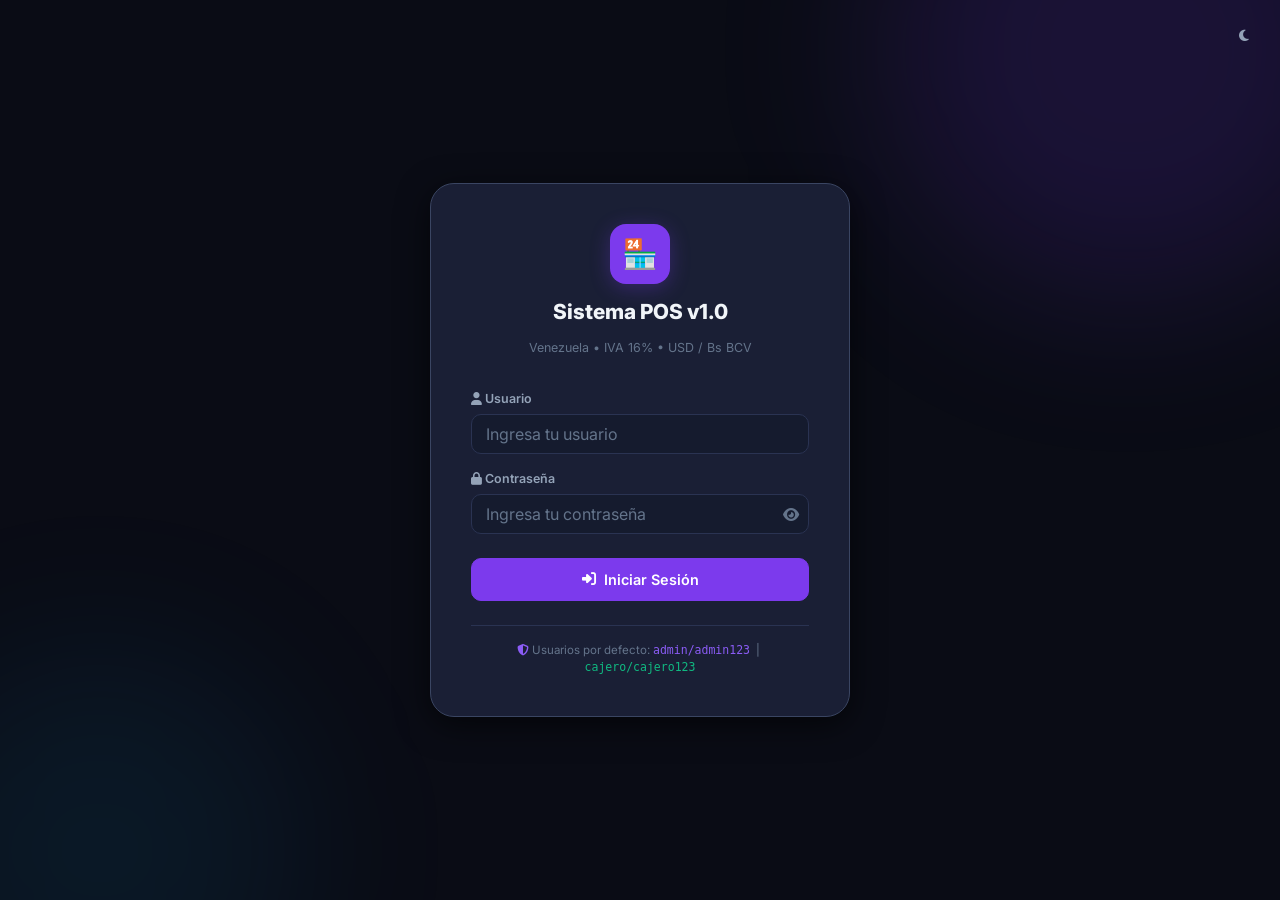
==== frontend/index.html @ 93d9aac6 "Carga inicial limpia del Sistema POS" ====
<!DOCTYPE html>
<html lang="es">
<head>
  <meta charset="UTF-8">
  <meta name="viewport" content="width=device-width, initial-scale=1.0">
  <title>Sistema POS v1.0 — Iniciar Sesión</title>
  <meta name="description" content="Sistema de Punto de Venta para Venezuela con tasa BCV actualizada diariamente">
  <link rel="stylesheet" href="css/main.css">
  <link rel="stylesheet" href="https://cdnjs.cloudflare.com/ajax/libs/font-awesome/6.5.0/css/all.min.css">
  <script src="js/theme.js"></script>
  <link rel="manifest" href="manifest.json">
  <meta name="theme-color" content="#8b5cf6">
  <link rel="apple-touch-icon" href="img/icon.svg">
</head>
<body>
  <div class="login-page">
    <!-- Background orbs -->
    <div class="login-bg-orb login-bg-orb-1"></div>
    <div class="login-bg-orb login-bg-orb-2"></div>
    
    <button class="btn btn-ghost" onclick="toggleTheme()" 
      style="position:absolute;top:1rem;right:1rem;z-index:10;border-radius:50%;width:40px;height:40px;padding:0;">
      <i id="theme-icon" class="fa-solid fa-moon"></i>
    </button>

    <div class="login-card">
      <!-- Logo -->
      <div class="login-logo">
        <div class="logo-box">🏪</div>
        <h1>Sistema POS v1.0</h1>
        <p>Venezuela &bull; IVA 16% &bull; USD / Bs BCV</p>
      </div>

      <!-- Error message -->
      <div class="login-error" id="login-error">
        <i class="fa-solid fa-circle-exclamation"></i>
        <span id="login-error-msg">Credenciales incorrectas</span>
      </div>

      <!-- Login Form -->
      <form class="login-form" id="login-form" autocomplete="on">
        <div class="form-group">
          <label class="form-label" for="username">
            <i class="fa-solid fa-user"></i> Usuario
          </label>
          <input
            id="username"
            name="username"
            type="text"
            class="form-control"
            placeholder="Ingresa tu usuario"
            autocomplete="username"
            required
          >
        </div>

        <div class="form-group">
          <label class="form-label" for="password">
            <i class="fa-solid fa-lock"></i> Contraseña
          </label>
          <div style="position:relative;">
            <input
              id="password"
              name="password"
              type="password"
              class="form-control"
              placeholder="Ingresa tu contraseña"
              autocomplete="current-password"
              required
              style="padding-right:2.5rem;"
            >
            <button type="button" id="toggle-pwd"
              style="position:absolute;right:0.6rem;top:50%;transform:translateY(-50%);background:none;border:none;cursor:pointer;color:var(--text-muted);font-size:0.9rem;">
              <i class="fa-solid fa-eye"></i>
            </button>
          </div>
        </div>

        <button type="submit" class="btn btn-primary btn-lg login-btn w-full" id="login-btn">
          <i class="fa-solid fa-right-to-bracket"></i>
          Iniciar Sesión
        </button>
      </form>

      <!-- Hint -->
      <div style="margin-top:1.5rem;padding-top:1rem;border-top:1px solid var(--border);text-align:center;">
        <p style="font-size:0.72rem;color:var(--text-muted);">
          <i class="fa-solid fa-shield-halved" style="color:var(--violet-light);"></i>
          Usuarios por defecto: <code style="color:var(--violet-light);">admin/admin123</code>
          &nbsp;|&nbsp; <code style="color:var(--emerald);">cajero/cajero123</code>
        </p>
      </div>
    </div>
  </div>

  <div id="toast-container"></div>

  <script src="js/api.js"></script>
  <script>
    // Redirect if already logged in
    if (isLoggedIn()) window.location.href = '/pos.html';

    const form     = document.getElementById('login-form');
    const errBox   = document.getElementById('login-error');
    const errMsg   = document.getElementById('login-error-msg');
    const loginBtn = document.getElementById('login-btn');
    const pwdInput = document.getElementById('password');
    const togglePwd = document.getElementById('toggle-pwd');

    togglePwd.addEventListener('click', () => {
      const isText = pwdInput.type === 'text';
      pwdInput.type = isText ? 'password' : 'text';
      togglePwd.innerHTML = isText
        ? '<i class="fa-solid fa-eye"></i>'
        : '<i class="fa-solid fa-eye-slash"></i>';
    });

    form.addEventListener('submit', async (e) => {
      e.preventDefault();
      errBox.style.display = 'none';
      loginBtn.disabled = true;
      loginBtn.innerHTML = '<span class="spinner"></span> Iniciando...';

      const username = document.getElementById('username').value.trim();
      const password = document.getElementById('password').value;

      try {
        const data = await api.post('/auth/login', { username, password });
        saveSession(data.token, data.user);
        showToast(`¡Bienvenido, ${data.user.name}!`, 'success', 1500);
        setTimeout(() => {
          window.location.href = '/pos.html';
        }, 600);
      } catch (err) {
        errMsg.textContent = err.message;
        errBox.style.display = 'flex';
        errBox.style.gap = '0.5rem';
        errBox.style.alignItems = 'center';
      } finally {
        loginBtn.disabled = false;
        loginBtn.innerHTML = '<i class="fa-solid fa-right-to-bracket"></i> Iniciar Sesión';
      }
    });
  </script>
</body>
</html>
---- frontend/css/main.css ----
/* ================================================
   SISTEMA POS v1.0 — Venezuela
   main.css — Variables, Reset, Utilidades Globales
   ================================================ */

@import url('https://fonts.googleapis.com/css2?family=Inter:wght@300;400;500;600;700;800&display=swap');

/* ── Variables ─────────────────────────────────── */
:root {
  /* Colores base */
  --bg-primary:    #0a0c15;
  --bg-secondary:  #111827;
  --bg-card:       #1a1f35;
  --bg-card-hover: #1f2640;
  --bg-input:      #151b2e;
  --border:        #2a3352;
  --border-light:  #3a4562;

  /* Acentos */
  --violet:        #7c3aed;
  --violet-light:  #8b5cf6;
  --violet-dark:   #6d28d9;
  --violet-glow:   rgba(124, 58, 237, 0.25);
  --emerald:       #10b981;
  --emerald-light: #34d399;
  --sky:           #0ea5e9;
  --amber:         #f59e0b;
  --rose:          #f43f5e;
  --orange:        #f97316;

  /* Texto */
  --text-primary:   #f1f5f9;
  --text-secondary: #94a3b8;
  --text-muted:     #64748b;
  --text-inverse:   #0a0c15;

  /* USD / Bolívares */
  --usd-color:  #34d399;
  --bs-color:   #60a5fa;

  /* Sombras */
  --shadow-sm: 0 1px 3px rgba(0,0,0,0.4);
  --shadow-md: 0 4px 16px rgba(0,0,0,0.5);
  --shadow-lg: 0 8px 32px rgba(0,0,0,0.6);
  --shadow-violet: 0 4px 20px rgba(124,58,237,0.3);

  /* Radios */
  --radius-sm:  6px;
  --radius-md:  10px;
  --radius-lg:  16px;
  --radius-xl:  24px;
  --radius-full: 9999px;

  /* Transiciones */
  --transition: all 0.2s ease;
  --transition-slow: all 0.35s ease;

  /* Tamaños */
  --nav-width: 220px;
  --header-h:  60px;
}

/* ── MODO CLARO ─────────────────────────────────── */
html.light-mode body {
  --bg-primary:    #f8fafc;
  --bg-secondary:  #ffffff;
  --bg-card:       #ffffff;
  --bg-card-hover: #f1f5f9;
  --bg-input:      #f1f5f9;
  --border:        #e2e8f0;
  --border-light:  #cbd5e1;

  --text-primary:   #0f172a;
  --text-secondary: #475569;
  --text-muted:     #94a3b8;
  --text-inverse:   #ffffff;

  --shadow-sm: 0 1px 3px rgba(0,0,0,0.1);
  --shadow-md: 0 4px 16px rgba(0,0,0,0.08);
  --shadow-lg: 0 8px 32px rgba(0,0,0,0.12);
  
  /* Ajuste de badges para modo claro */
  --violet-glow:   rgba(124, 58, 237, 0.1);
}

/* ── Reset ─────────────────────────────────────── */
*, *::before, *::after { box-sizing: border-box; margin: 0; padding: 0; }

html { font-size: 16px; scroll-behavior: smooth; }

body {
  font-family: 'Inter', system-ui, sans-serif;
  background: var(--bg-primary);
  color: var(--text-primary);
  line-height: 1.5;
  min-height: 100vh;
  overflow-x: hidden;
}

input, button, select, textarea {
  font-family: inherit;
  font-size: inherit;
}

a { color: inherit; text-decoration: none; }
img { display: block; max-width: 100%; }
ul { list-style: none; }

/* ── Scrollbar ─────────────────────────────────── */
::-webkit-scrollbar { width: 6px; height: 6px; }
::-webkit-scrollbar-track { background: var(--bg-secondary); }
::-webkit-scrollbar-thumb { background: var(--border-light); border-radius: var(--radius-full); }
::-webkit-scrollbar-thumb:hover { background: var(--violet-light); }

/* ── Layout Shell ──────────────────────────────── */
.app-shell {
  display: grid;
  grid-template-columns: var(--nav-width) 1fr;
  grid-template-rows: var(--header-h) 1fr;
  min-height: 100vh;
}

.app-header {
  grid-column: 1 / -1;
  display: flex;
  align-items: center;
  padding: 0 1.5rem;
  background: var(--bg-secondary);
  border-bottom: 1px solid var(--border);
  position: sticky; top: 0; z-index: 100;
  gap: 1rem;
}

.app-logo {
  display: flex;
  align-items: center;
  gap: 0.5rem;
  font-weight: 700;
  font-size: 1.1rem;
  color: var(--text-primary);
  flex-shrink: 0;
}
.app-logo .logo-icon {
  width: 34px; height: 34px;
  background: var(--violet);
  border-radius: var(--radius-md);
  display: flex; align-items: center; justify-content: center;
  font-size: 1.1rem;
}

/* BCV Rate Badge */
.bcv-badge {
  display: flex;
  align-items: center;
  gap: 0.6rem;
  background: var(--bg-card);
  border: 1px solid var(--border);
  border-radius: var(--radius-full);
  padding: 0.25rem 0.75rem;
  font-size: 0.85rem;
  color: var(--text-secondary);
  cursor: pointer;
  transition: var(--transition);
}
.bcv-badge:hover { border-color: var(--violet); }
.bcv-badge .bcv-flag { font-size: 0.9rem; }
.bcv-badge .bcv-rate {
  font-weight: 700;
  color: var(--bs-color);
}
.bcv-badge .bcv-pulse {
  width: 7px; height: 7px;
  background: var(--emerald);
  border-radius: 50%;
  animation: pulse 2s infinite;
}
@keyframes pulse {
  0%, 100% { opacity: 1; transform: scale(1); }
  50%       { opacity: 0.5; transform: scale(0.85); }
}

.header-spacer { flex: 1; }

.header-user {
  display: flex;
  align-items: center;
  gap: 0.5rem;
  font-size: 0.9rem;
  color: var(--text-secondary);
}
.header-user .user-avatar {
  width: 30px; height: 30px;
  background: var(--violet);
  border-radius: 50%;
  display: flex; align-items: center; justify-content: center;
  font-weight: 700;
  font-size: 0.75rem;
  color: white;
  flex-shrink: 0;
}
.header-user .user-role {
  font-size: 0.75rem;
  color: var(--violet-light);
  background: var(--violet-glow);
  padding: 1px 6px;
  border-radius: var(--radius-full);
  font-weight: 500;
}

/* ── Sidebar Nav ───────────────────────────────── */
.app-nav {
  background: var(--bg-secondary);
  border-right: 1px solid var(--border);
  padding: 1.25rem 0;
  display: flex;
  flex-direction: column;
  gap: 0.25rem;
  overflow-y: auto;
}

.nav-section-label {
  font-size: 0.75rem;
  font-weight: 600;
  text-transform: uppercase;
  letter-spacing: 0.1em;
  color: var(--text-muted);
  padding: 0.75rem 1rem 0.25rem;
}

.nav-item {
  display: flex;
  align-items: center;
  gap: 0.65rem;
  padding: 0.6rem 1rem;
  margin: 0 0.5rem;
  border-radius: var(--radius-md);
  color: var(--text-secondary);
  font-weight: 500;
  font-size: 0.95rem;
  cursor: pointer;
  transition: var(--transition);
  text-decoration: none;
}
.nav-item i { font-size: 1rem; width: 18px; text-align: center; }
.nav-item:hover { background: var(--bg-card-hover); color: var(--text-primary); }
.nav-item.active {
  background: var(--violet-glow);
  color: var(--violet-light);
  border: 1px solid rgba(124,58,237,0.3);
}

.nav-bottom {
  margin-top: auto;
  padding: 0 0.5rem;
}
.nav-logout {
  display: flex;
  align-items: center;
  gap: 0.65rem;
  padding: 0.6rem 1rem;
  border-radius: var(--radius-md);
  color: var(--rose);
  font-size: 0.85rem;
  cursor: pointer;
  transition: var(--transition);
  background: none; border: none; width: 100%; font-family: inherit; font-weight: 500;
}
.nav-logout:hover { background: rgba(244,63,94,0.1); }

/* ── Main Content ──────────────────────────────── */
.app-main {
  overflow-y: auto;
  padding: 1.5rem;
  background: var(--bg-primary);
}

/* ── Cards ─────────────────────────────────────── */
.card {
  background: var(--bg-card);
  border: 1px solid var(--border);
  border-radius: var(--radius-lg);
  padding: 1.25rem;
  transition: var(--transition);
}
.card:hover { border-color: var(--border-light); }
.card-title {
  font-size: 0.95rem;
  font-weight: 600;
  color: var(--text-primary);
  margin-bottom: 1rem;
  display: flex;
  align-items: center;
  gap: 0.5rem;
}

/* ── QR Reader ─────────────────────────────────── */
.qr-reader-container {
  width: 100%;
  max-width: 400px;
  margin: 0 auto;
  border-radius: var(--radius-lg);
  overflow: hidden;
  background: #000;
  aspect-ratio: 1/1;
  position: relative;
}
.qr-reader-container video {
  width: 100%;
  height: 100%;
  object-fit: cover;
}

/* ── Stat Cards ─────────────────────────────────── */
.stats-grid {
  display: grid;
  grid-template-columns: repeat(auto-fit, minmax(200px, 1fr));
  gap: 1rem;
  margin-bottom: 1.5rem;
}
.stat-card {
  background: var(--bg-card);
  border: 1px solid var(--border);
  border-radius: var(--radius-lg);
  padding: 1.25rem;
  display: flex;
  flex-direction: column;
  gap: 0.35rem;
}
.stat-card .stat-icon {
  width: 38px; height: 38px;
  border-radius: var(--radius-md);
  display: flex; align-items: center; justify-content: center;
  font-size: 1rem;
  margin-bottom: 0.25rem;
}
.stat-card .stat-label {
  font-size: 0.8rem;
  color: var(--text-muted);
  font-weight: 500;
  text-transform: uppercase;
  letter-spacing: 0.05em;
}
.stat-card .stat-value {
  font-size: 1.4rem;
  font-weight: 700;
  color: var(--text-primary);
}
.stat-card .stat-sub {
  font-size: 0.75rem;
  color: var(--text-muted);
}

/* ── Buttons ───────────────────────────────────── */
.btn {
  display: inline-flex;
  align-items: center;
  justify-content: center;
  gap: 0.5rem;
  padding: 0.5rem 1.1rem;
  border-radius: var(--radius-md);
  font-weight: 600;
  font-size: 0.82rem;
  cursor: pointer;
  border: 1px solid transparent;
  transition: var(--transition);
  white-space: nowrap;
}
.btn:disabled { opacity: 0.5; cursor: not-allowed; }

.btn-primary {
  background: var(--violet);
  color: white;
  border-color: var(--violet);
}
.btn-primary:hover:not(:disabled) {
  background: var(--violet-light);
  box-shadow: var(--shadow-violet);
  transform: translateY(-1px);
}

.btn-success {
  background: var(--emerald);
  color: white;
  border-color: var(--emerald);
}
.btn-success:hover:not(:disabled) {
  background: var(--emerald-light);
  transform: translateY(-1px);
}

.btn-danger {
  background: var(--rose);
  color: white;
  border-color: var(--rose);
}
.btn-danger:hover:not(:disabled) { filter: brightness(1.1); transform: translateY(-1px); }

.btn-outline {
  background: transparent;
  color: var(--text-secondary);
  border-color: var(--border-light);
}
.btn-outline:hover:not(:disabled) {
  background: var(--bg-card-hover);
  color: var(--text-primary);
  border-color: var(--violet-light);
}

.btn-ghost {
  background: transparent;
  color: var(--text-secondary);
  border-color: transparent;
}
.btn-ghost:hover:not(:disabled) { background: var(--bg-card-hover); color: var(--text-primary); }

.btn-sm { padding: 0.3rem 0.7rem; font-size: 0.8rem; }
.btn-lg { padding: 0.75rem 1.5rem; font-size: 1.05rem; }

/* ── Form Controls ─────────────────────────────── */
.form-group { display: flex; flex-direction: column; gap: 0.35rem; }
.form-label { font-size: 0.78rem; font-weight: 600; color: var(--text-secondary); }
.form-control {
  background: var(--bg-input);
  border: 1px solid var(--border);
  border-radius: var(--radius-md);
  padding: 0.55rem 0.85rem;
  color: var(--text-primary);
  transition: var(--transition);
  width: 100%;
  outline: none;
}
.form-control:focus { border-color: var(--violet); box-shadow: 0 0 0 3px var(--violet-glow); }
.form-control::placeholder { color: var(--text-muted); }

.form-row { display: grid; grid-template-columns: 1fr 1fr; gap: 1rem; }
.form-row-3 { display: grid; grid-template-columns: 1fr 1fr 1fr; gap: 1rem; }

/* ── Tables ─────────────────────────────────────── */
.table-wrapper {
  overflow-x: auto;
  border-radius: var(--radius-lg);
  border: 1px solid var(--border);
}
table { width: 100%; border-collapse: collapse; }
table th {
  background: var(--bg-secondary);
  color: var(--text-secondary);
  font-size: 0.8rem;
  font-weight: 600;
  text-transform: uppercase;
  letter-spacing: 0.05em;
  padding: 0.65rem 1rem;
  text-align: left;
  border-bottom: 1px solid var(--border);
  white-space: nowrap;
}
table td {
  padding: 0.65rem 1rem;
  border-bottom: 1px solid var(--border);
  color: var(--text-primary);
  font-size: 0.9rem;
  vertical-align: middle;
}
table tr:last-child td { border-bottom: none; }
table tbody tr:hover { background: var(--bg-card-hover); }
.row-inactive { opacity: 0.5; filter: grayscale(0.4); }
.row-inactive:hover { opacity: 0.8; }

/* ── Badges ─────────────────────────────────────── */
.badge {
  display: inline-flex;
  align-items: center;
  padding: 0.18rem 0.5rem;
  border-radius: var(--radius-full);
  font-size: 0.7rem;
  font-weight: 600;
}
.badge-violet { background: var(--violet-glow); color: var(--violet-light); }
.badge-green  { background: rgba(16,185,129,0.15); color: var(--emerald-light); }
.badge-red    { background: rgba(244,63,94,0.15); color: #fb7185; }
.badge-amber  { background: rgba(245,158,11,0.15); color: #fbbf24; }
.badge-blue   { background: rgba(14,165,233,0.2); color: #38bdf8; }
.badge-gray   { background: rgba(100,116,139,0.2); color: var(--text-secondary); }

/* ── Modal ─────────────────────────────────────── */
.modal-overlay {
  position: fixed; inset: 0;
  background: rgba(0,0,0,0.7);
  backdrop-filter: blur(4px);
  display: flex; align-items: center; justify-content: center;
  z-index: 1000;
  animation: fadeIn 0.15s ease;
}
.modal {
  background: var(--bg-card);
  border: 1px solid var(--border-light);
  border-radius: var(--radius-xl);
  width: min(90vw, 560px);
  max-height: 90vh;
  overflow-y: auto;
  animation: slideUp 0.25s ease;
  box-shadow: var(--shadow-lg);
}
.modal-lg { width: min(90vw, 750px); }
.modal-header {
  display: flex;
  align-items: center;
  justify-content: space-between;
  padding: 1.25rem 1.5rem;
  border-bottom: 1px solid var(--border);
}
.modal-title {
  font-size: 1rem;
  font-weight: 700;
  display: flex; align-items: center; gap: 0.5rem;
}
.modal-body { padding: 1.5rem; display: flex; flex-direction: column; gap: 1rem; }
.modal-footer {
  display: flex;
  justify-content: flex-end;
  gap: 0.75rem;
  padding: 1rem 1.5rem;
  border-top: 1px solid var(--border);
}

.btn-close {
  background: none; border: none; cursor: pointer;
  width: 30px; height: 30px;
  border-radius: var(--radius-md);
  display: flex; align-items: center; justify-content: center;
  color: var(--text-muted);
  transition: var(--transition);
}
.btn-close:hover { background: var(--bg-input); color: var(--text-primary); }

@keyframes fadeIn  { from { opacity: 0; }  to { opacity: 1; } }
@keyframes slideUp { from { transform: translateY(20px); opacity: 0; } to { transform: translateY(0); opacity: 1; } }

/* ── Price Display (USD/Bs) ────────────────────── */
.price-dual {
  display: flex;
  flex-direction: column;
  gap: 1px;
}
.price-usd {
  font-weight: 700;
  color: var(--usd-color);
  font-size: 0.9rem;
}
.price-bs {
  font-size: 0.8rem;
  color: var(--bs-color);
  font-weight: 500;
}
.price-usd::before { content: '$ '; font-weight: 400; font-size: 0.75rem; }
.price-bs::before  { content: 'Bs '; font-weight: 400; }

/* ── Toast Notifications ───────────────────────── */
#toast-container {
  position: fixed;
  bottom: 1.5rem;
  right: 1.5rem;
  z-index: 9999;
  display: flex;
  flex-direction: column;
  gap: 0.5rem;
  pointer-events: none;
}
.toast {
  background: var(--bg-card);
  border: 1px solid var(--border-light);
  border-radius: var(--radius-lg);
  padding: 0.85rem 1.1rem;
  font-size: 0.83rem;
  font-weight: 500;
  display: flex;
  align-items: center;
  gap: 0.6rem;
  animation: toastIn 0.3s ease;
  box-shadow: var(--shadow-lg);
  min-width: 240px;
  pointer-events: all;
  border-left: 3px solid var(--violet);
}
.toast.success { border-left-color: var(--emerald); }
.toast.error   { border-left-color: var(--rose); }
.toast.warning { border-left-color: var(--amber); }
.toast.out     { animation: toastOut 0.3s ease forwards; }

@keyframes toastIn  { from { transform: translateX(20px); opacity: 0; } to { transform: translateX(0); opacity: 1; } }
@keyframes toastOut { to   { transform: translateX(20px); opacity: 0; } }

/* ── Page Header ───────────────────────────────── */
.page-header {
  display: flex;
  align-items: center;
  justify-content: space-between;
  margin-bottom: 1.5rem;
  gap: 1rem;
  flex-wrap: wrap;
}
.page-title {
  font-size: 1.3rem;
  font-weight: 700;
  display: flex; align-items: center; gap: 0.5rem;
}
.page-subtitle { font-size: 0.8rem; color: var(--text-muted); margin-top: 0.15rem; }

/* ── Search Bar ─────────────────────────────────── */
.search-bar {
  position: relative;
  flex: 1;
  max-width: 320px;
}
.search-bar i {
  position: absolute;
  left: 0.75rem;
  top: 50%;
  transform: translateY(-50%);
  color: var(--text-muted);
  font-size: 0.9rem;
}
.search-input {
  background: var(--bg-input);
  border: 1px solid var(--border);
  border-radius: var(--radius-md);
  padding: 0.5rem 0.85rem 0.5rem 2.25rem;
  color: var(--text-primary);
  width: 100%;
  outline: none;
  transition: var(--transition);
}
.search-input:focus { border-color: var(--violet); box-shadow: 0 0 0 3px var(--violet-glow); }
.search-input::placeholder { color: var(--text-muted); }

/* ── Loading Spinner ───────────────────────────── */
.spinner {
  width: 20px; height: 20px;
  border: 2px solid var(--border);
  border-top-color: var(--violet);
  border-radius: 50%;
  animation: spin 0.7s linear infinite;
  display: inline-block;
}
@keyframes spin { to { transform: rotate(360deg); } }

.loading-state {
  display: flex;
  flex-direction: column;
  align-items: center;
  justify-content: center;
  padding: 3rem;
  gap: 1rem;
  color: var(--text-muted);
}

/* ── Empty State ───────────────────────────────── */
.empty-state {
  display: flex; flex-direction: column;
  align-items: center; justify-content: center;
  padding: 3rem; gap: 0.75rem;
  color: var(--text-muted); text-align: center;
}
.empty-state i { font-size: 2.5rem; opacity: 0.4; }
.empty-state h3 { font-size: 0.95rem; color: var(--text-secondary); }
.empty-state p  { font-size: 0.8rem; max-width: 280px; }

/* ── Login Page ─────────────────────────────────── */
.login-page {
  min-height: 100vh;
  display: flex;
  align-items: center;
  justify-content: center;
  background: var(--bg-primary);
  position: relative;
  overflow: hidden;
}
.login-bg-orb {
  position: absolute;
  border-radius: 50%;
  filter: blur(80px);
  pointer-events: none;
}
.login-bg-orb-1 {
  width: 500px; height: 500px;
  background: rgba(124,58,237,0.15);
  top: -200px; right: -100px;
}
.login-bg-orb-2 {
  width: 400px; height: 400px;
  background: rgba(14,165,233,0.08);
  bottom: -150px; left: -100px;
}
.login-card {
  background: var(--bg-card);
  border: 1px solid var(--border-light);
  border-radius: var(--radius-xl);
  padding: 2.5rem;
  width: min(90vw, 420px);
  position: relative;
  z-index: 1;
  box-shadow: var(--shadow-lg);
  animation: slideUp 0.4s ease;
}
.login-logo {
  display: flex; flex-direction: column;
  align-items: center; gap: 0.75rem;
  margin-bottom: 2rem;
}
.login-logo .logo-box {
  width: 60px; height: 60px;
  background: var(--violet);
  border-radius: var(--radius-lg);
  display: flex; align-items: center; justify-content: center;
  font-size: 1.8rem;
  box-shadow: var(--shadow-violet);
}
.login-logo h1 {
  font-size: 1.3rem;
  font-weight: 800;
}
.login-logo p {
  font-size: 0.78rem;
  color: var(--text-muted);
}
.login-form { display: flex; flex-direction: column; gap: 1rem; }
.login-btn {
  margin-top: 0.5rem;
  padding: 0.75rem;
  font-size: 0.9rem;
}
.login-error {
  background: rgba(244,63,94,0.12);
  border: 1px solid rgba(244,63,94,0.25);
  border-radius: var(--radius-md);
  padding: 0.65rem 0.9rem;
  font-size: 0.8rem;
  color: #fb7185;
  display: none;
}

/* ── Utility classes ────────────────────────────── */
.flex       { display: flex; }
.flex-col   { flex-direction: column; }
.items-center { align-items: center; }
.justify-between { justify-content: space-between; }
.gap-1 { gap: 0.25rem; }
.gap-2 { gap: 0.5rem; }
.gap-3 { gap: 0.75rem; }
.gap-4 { gap: 1rem; }
.mt-1 { margin-top: 0.25rem; }
.mt-2 { margin-top: 0.5rem; }
.mt-3 { margin-top: 0.75rem; }
.mt-4 { margin-top: 1rem; }
.mb-4 { margin-bottom: 1rem; }
.text-sm   { font-size: 0.8rem; }
.text-muted { color: var(--text-muted); }
.text-green { color: var(--emerald-light); }
.text-red   { color: #fb7185; }
.text-blue  { color: #60a5fa; }
.font-bold  { font-weight: 700; }
.w-full     { width: 100%; }
.hidden     { display: none !important; }
.divider { height: 1px; background: var(--border); margin: 0.5rem 0; }

/* ── Responsive Design ──────────────────────────── */

/* Sidebar Toggle (Only visible on mobile) */
.menu-toggle {
  display: none;
  background: none;
  border: none;
  color: var(--text-primary);
  font-size: 1.25rem;
  cursor: pointer;
  padding: 0.5rem;
  margin-right: 0.5rem;
  border-radius: var(--radius-md);
  transition: var(--transition);
}
.menu-toggle:hover { background: var(--bg-card-hover); }

/* Overlay for mobile sidebar */
.sidebar-overlay {
  position: fixed;
  inset: 0;
  background: rgba(0, 0, 0, 0.5);
  backdrop-filter: blur(4px);
  z-index: 95;
  display: none;
  opacity: 0;
  transition: opacity 0.3s ease;
}
.sidebar-overlay.active { display: block; opacity: 1; }

@media (max-width: 1024px) {
  .app-shell {
    grid-template-columns: 1fr; /* Una sola columna en móvil */
  }

  .app-header {
    padding: 0 0.75rem; /* Reducir padding horizontal */
    gap: 0.5rem; /* Reducir gap en móviles */
    justify-content: space-between;
  }

  .app-logo span { display: none; } /* Ocultar texto del logo en móviles siempre */

  .menu-toggle { display: block; } /* Mostrar hamburguesa */
  .header-nav-desktop { display: none !important; } /* Ocultar nav lineal en header */

  .app-nav {
    position: fixed;
    top: var(--header-h);
    left: 0;
    bottom: 0;
    width: var(--nav-width);
    z-index: 100;
    transform: translateX(-100%); /* Oculto a la izquierda */
    transition: transform 0.3s cubic-bezier(0.4, 0, 0.2, 1);
    box-shadow: 10px 0 30px rgba(0,0,0,0.5);
  }

  .app-nav.active { transform: translateX(0); } /* Mostrar drawer */

  .bcv-badge {
    padding: 0.2rem 0.6rem;
    font-size: 0.75rem;
    gap: 0.35rem;
  }
  .bcv-badge span:not(.bcv-rate) { display: none; } /* Solo mostrar la tasa en móviles a partir de 1024px para evitar amontonamiento */
  .bcv-badge .bcv-rate::before { content: "BCV "; opacity: 0.7; font-weight: 400; }
}

@media (max-width: 768px) {
  .stats-grid {
    grid-template-columns: repeat(2, 1fr) !important;
  }
  
  #clock { display: none !important; } /* Ocultar reloj en móviles (<768px) */
  .app-header .header-user span { display: none; } /* Ocultar nombre de usuario en móviles */
  
  .page-header {
    flex-direction: column;
    align-items: stretch;
    gap: 1rem;
  }
  
  .page-header > div:last-child {
    flex-direction: column;
  }
  
  .modal {
    width: 95%;
    margin: 1rem;
  }
}

@media (max-width: 480px) {
  .stats-grid {
    grid-template-columns: 1fr !important;
  }
  
  .bcv-badge span:not(.bcv-rate) { display: none; } /* Solo mostrar la tasa en minimovil */
  .bcv-badge .bcv-rate::before { content: "BCV: "; font-weight: 400; opacity: 0.7; }
}

/* ── Barcode Scanner Styling (1D Specialist) ────── */
.scanner-video-container {
  width: 100%;
  height: 100%;
  position: relative;
  background: #000;
  display: flex;
  align-items: center;
  justify-content: center;
  overflow: hidden;
}

#qr-video {
  width: 100%;
  height: 100%;
  object-fit: cover;
}

/* Marco de enfoque horizontal (Optimizado para Barras) */
.scanner-overlay {
  position: absolute;
  inset: 0;
  border: 4px solid transparent;
  pointer-events: none;
  z-index: 5;
}

.scanner-overlay::before {
  content: '';
  position: absolute;
  top: 50%; left: 50%;
  transform: translate(-50%, -50%);
  width: 80%;
  height: 180px; /* Rectángulo horizontal ampliado para mejor captura */
  border: 2px solid var(--violet-light);
  border-radius: var(--radius-md);
  box-shadow: 0 0 0 100vmax rgba(0,0,0,0.6);
}

/* Línea Láser de Escaneo */
.scanner-overlay::after {
  content: '';
  position: absolute;
  top: 50%; left: 10%;
  width: 80%;
  height: 2px;
  background: #ff0055;
  box-shadow: 0 0 10px #ff0055, 0 0 20px #ff0055;
  z-index: 6;
  opacity: 0.8;
  animation: laser-move 2s infinite ease-in-out;
}

@keyframes laser-move {
  0%, 100% { transform: translateY(-75px); opacity: 0.4; }
  50% { transform: translateY(75px); opacity: 1; }
}

/* Animación de lectura exitosa */
.scanner-flash {
  position: absolute;
  inset: 0;
  background: var(--emerald-light);
  opacity: 0;
  z-index: 10;
  pointer-events: none;
}

.scanner-flash.active {
  animation: scan-flash 0.3s ease-out;
}

@keyframes scan-flash {
  0% { opacity: 0.5; }
  100% { opacity: 0; }
}
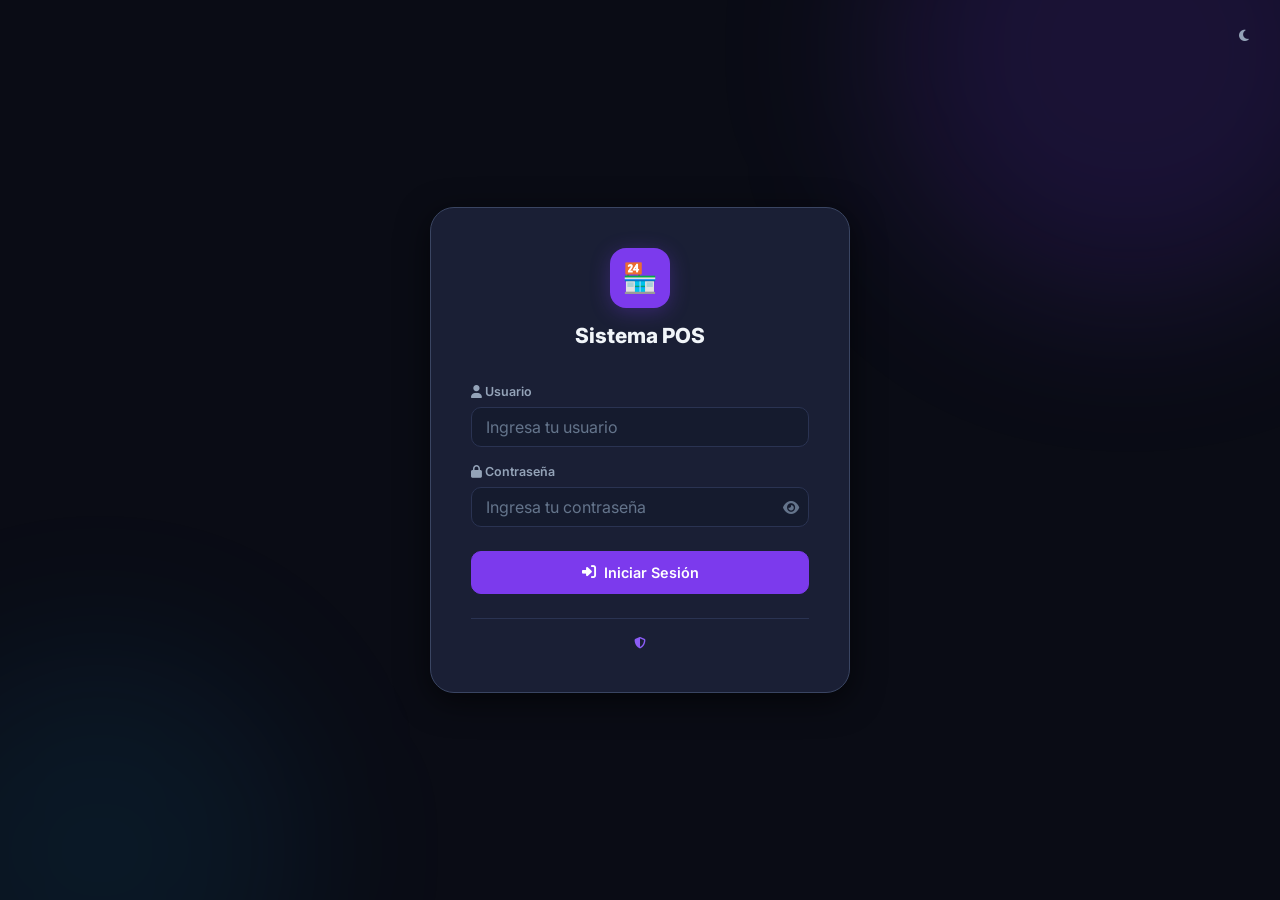
==== commit 241827d7: "feat: mejoras en el escáner POS y nuevas funciones de reportes" ====
--- a/frontend/index.html
+++ b/frontend/index.html
@@ -1,5 +1,6 @@
 <!DOCTYPE html>
 <html lang="es">
+
 <head>
   <meta charset="UTF-8">
   <meta name="viewport" content="width=device-width, initial-scale=1.0">
@@ -12,13 +13,14 @@
   <meta name="theme-color" content="#8b5cf6">
   <link rel="apple-touch-icon" href="img/icon.svg">
 </head>
+
 <body>
   <div class="login-page">
     <!-- Background orbs -->
     <div class="login-bg-orb login-bg-orb-1"></div>
     <div class="login-bg-orb login-bg-orb-2"></div>
-    
-    <button class="btn btn-ghost" onclick="toggleTheme()" 
+
+    <button class="btn btn-ghost" onclick="toggleTheme()"
       style="position:absolute;top:1rem;right:1rem;z-index:10;border-radius:50%;width:40px;height:40px;padding:0;">
       <i id="theme-icon" class="fa-solid fa-moon"></i>
     </button>
@@ -27,8 +29,8 @@
       <!-- Logo -->
       <div class="login-logo">
         <div class="logo-box">🏪</div>
-        <h1>Sistema POS v1.0</h1>
-        <p>Venezuela &bull; IVA 16% &bull; USD / Bs BCV</p>
+        <h1>Sistema POS</h1>
+        <!--<p>Venezuela &bull; IVA 16% &bull; USD / Bs BCV</p>-->
       </div>
 
       <!-- Error message -->
@@ -43,15 +45,8 @@
           <label class="form-label" for="username">
             <i class="fa-solid fa-user"></i> Usuario
           </label>
-          <input
-            id="username"
-            name="username"
-            type="text"
-            class="form-control"
-            placeholder="Ingresa tu usuario"
-            autocomplete="username"
-            required
-          >
+          <input id="username" name="username" type="text" class="form-control" placeholder="Ingresa tu usuario"
+            autocomplete="username" required>
         </div>
 
         <div class="form-group">
@@ -59,16 +54,9 @@
             <i class="fa-solid fa-lock"></i> Contraseña
           </label>
           <div style="position:relative;">
-            <input
-              id="password"
-              name="password"
-              type="password"
-              class="form-control"
-              placeholder="Ingresa tu contraseña"
-              autocomplete="current-password"
-              required
-              style="padding-right:2.5rem;"
-            >
+            <input id="password" name="password" type="password" class="form-control"
+              placeholder="Ingresa tu contraseña" autocomplete="current-password" required
+              style="padding-right:2.5rem;">
             <button type="button" id="toggle-pwd"
               style="position:absolute;right:0.6rem;top:50%;transform:translateY(-50%);background:none;border:none;cursor:pointer;color:var(--text-muted);font-size:0.9rem;">
               <i class="fa-solid fa-eye"></i>
@@ -86,8 +74,8 @@
       <div style="margin-top:1.5rem;padding-top:1rem;border-top:1px solid var(--border);text-align:center;">
         <p style="font-size:0.72rem;color:var(--text-muted);">
           <i class="fa-solid fa-shield-halved" style="color:var(--violet-light);"></i>
-          Usuarios por defecto: <code style="color:var(--violet-light);">admin/admin123</code>
-          &nbsp;|&nbsp; <code style="color:var(--emerald);">cajero/cajero123</code>
+          <!-- Usuarios por defecto: <code style="color:var(--violet-light);">admin/admin123</code>-->
+          <!-- &nbsp;|&nbsp; <code style="color:var(--emerald);">cajero/cajero123</code> -->
         </p>
       </div>
     </div>
@@ -100,9 +88,9 @@
     // Redirect if already logged in
     if (isLoggedIn()) window.location.href = '/pos.html';
 
-    const form     = document.getElementById('login-form');
-    const errBox   = document.getElementById('login-error');
-    const errMsg   = document.getElementById('login-error-msg');
+    const form = document.getElementById('login-form');
+    const errBox = document.getElementById('login-error');
+    const errMsg = document.getElementById('login-error-msg');
     const loginBtn = document.getElementById('login-btn');
     const pwdInput = document.getElementById('password');
     const togglePwd = document.getElementById('toggle-pwd');
@@ -143,4 +131,5 @@
     });
   </script>
 </body>
-</html>
+
+</html>
--- a/frontend/css/main.css
+++ b/frontend/css/main.css
@@ -765,6 +765,14 @@
 
 /* ── Responsive Design ──────────────────────────── */
 
+/* Stats grid variant for 4-column layouts (replaces inline styles) */
+.stats-grid-4 {
+  grid-template-columns: repeat(4, 1fr);
+}
+.stats-grid-3 {
+  grid-template-columns: repeat(3, 1fr);
+}
+
 /* Sidebar Toggle (Only visible on mobile) */
 .menu-toggle {
   display: none;
@@ -793,21 +801,21 @@
 }
 .sidebar-overlay.active { display: block; opacity: 1; }
 
+/* ── >= 1024px: Sidebar collapses to drawer ──────── */
 @media (max-width: 1024px) {
   .app-shell {
-    grid-template-columns: 1fr; /* Una sola columna en móvil */
+    grid-template-columns: 1fr;
   }
 
   .app-header {
-    padding: 0 0.75rem; /* Reducir padding horizontal */
-    gap: 0.5rem; /* Reducir gap en móviles */
-    justify-content: space-between;
-  }
-
-  .app-logo span { display: none; } /* Ocultar texto del logo en móviles siempre */
-
-  .menu-toggle { display: block; } /* Mostrar hamburguesa */
-  .header-nav-desktop { display: none !important; } /* Ocultar nav lineal en header */
+    padding: 0 0.75rem;
+    gap: 0.5rem;
+  }
+
+  .app-logo span { display: none; }
+
+  .menu-toggle { display: block; }
+  .header-nav-desktop { display: none !important; }
 
   .app-nav {
     position: fixed;
@@ -816,53 +824,173 @@
     bottom: 0;
     width: var(--nav-width);
     z-index: 100;
-    transform: translateX(-100%); /* Oculto a la izquierda */
+    transform: translateX(-100%);
     transition: transform 0.3s cubic-bezier(0.4, 0, 0.2, 1);
     box-shadow: 10px 0 30px rgba(0,0,0,0.5);
   }
-
-  .app-nav.active { transform: translateX(0); } /* Mostrar drawer */
-
+  .app-nav.active { transform: translateX(0); }
+
+  /* BCV badge compact */
   .bcv-badge {
     padding: 0.2rem 0.6rem;
     font-size: 0.75rem;
     gap: 0.35rem;
   }
-  .bcv-badge span:not(.bcv-rate) { display: none; } /* Solo mostrar la tasa en móviles a partir de 1024px para evitar amontonamiento */
+  .bcv-badge .bcv-flag { display: none; }
+  .bcv-badge > span:not(.bcv-rate):not(.bcv-flag) { display: none; }
   .bcv-badge .bcv-rate::before { content: "BCV "; opacity: 0.7; font-weight: 400; }
-}
-
+
+  /* Stats: 4 cols → 2 cols at tablet */
+  .stats-grid-4 {
+    grid-template-columns: repeat(2, 1fr);
+  }
+
+  /* Header user name hidden at tablet+ */
+  .header-user > div { display: none; }
+}
+
+/* ── >= 768px: Tablet portrait adjustments ────────── */
 @media (max-width: 768px) {
   .stats-grid {
     grid-template-columns: repeat(2, 1fr) !important;
   }
-  
-  #clock { display: none !important; } /* Ocultar reloj en móviles (<768px) */
-  .app-header .header-user span { display: none; } /* Ocultar nombre de usuario en móviles */
-  
+
+  #clock { display: none !important; }
+
   .page-header {
     flex-direction: column;
     align-items: stretch;
     gap: 1rem;
   }
-  
   .page-header > div:last-child {
     flex-direction: column;
   }
-  
+
+  /* Search bar full-width on mobile */
+  .search-bar {
+    max-width: none;
+  }
+
+  /* Tables: compact for readability */
+  table th {
+    font-size: 0.7rem;
+    padding: 0.5rem 0.6rem;
+  }
+  table td {
+    font-size: 0.78rem;
+    padding: 0.5rem 0.6rem;
+  }
+
+  /* Modal: fill more screen */
   .modal {
-    width: 95%;
-    margin: 1rem;
-  }
-}
-
+    width: 95vw;
+    margin: 0.5rem;
+    max-height: 95vh;
+  }
+  .modal-lg { width: 95vw; }
+}
+
+/* ── >= 576px: Small phone/form adjustments ──────── */
+@media (max-width: 576px) {
+  /* Form rows stack to single column */
+  .form-row {
+    grid-template-columns: 1fr;
+  }
+  .form-row-3 {
+    grid-template-columns: 1fr;
+  }
+
+  /* App main less padding */
+  .app-main {
+    padding: 1rem 0.75rem;
+  }
+
+  /* BCV badge even more compact */
+  .bcv-badge {
+    padding: 0.15rem 0.45rem;
+    font-size: 0.7rem;
+  }
+
+  /* Buttons full-width in page header actions */
+  .page-header .btn {
+    width: 100%;
+    justify-content: center;
+  }
+
+  /* Smaller page title */
+  .page-title {
+    font-size: 1.1rem;
+  }
+  .page-subtitle {
+    font-size: 0.75rem;
+  }
+
+  /* Tables: even more compact */
+  table th {
+    font-size: 0.65rem;
+    padding: 0.4rem;
+    letter-spacing: 0;
+  }
+  table td {
+    font-size: 0.72rem;
+    padding: 0.4rem;
+  }
+
+  /* Toast narrower */
+  .toast {
+    min-width: 200px;
+    font-size: 0.78rem;
+    padding: 0.65rem 0.85rem;
+  }
+  #toast-container {
+    right: 0.75rem;
+    bottom: 1rem;
+    left: 0.75rem;
+  }
+}
+
+/* ── >= 480px: Very small phones ─────────────────── */
 @media (max-width: 480px) {
-  .stats-grid {
+  .stats-grid,
+  .stats-grid-4,
+  .stats-grid-3 {
     grid-template-columns: 1fr !important;
   }
-  
-  .bcv-badge span:not(.bcv-rate) { display: none; } /* Solo mostrar la tasa en minimovil */
-  .bcv-badge .bcv-rate::before { content: "BCV: "; font-weight: 400; opacity: 0.7; }
+
+  /* Header even more compact */
+  .app-header {
+    padding: 0 0.5rem;
+    gap: 0.35rem;
+  }
+  .app-logo .logo-icon {
+    width: 28px; height: 28px;
+    font-size: 0.9rem;
+  }
+
+  /* Stat cards more compact */
+  .stat-card {
+    padding: 0.85rem;
+    flex-direction: row;
+    align-items: center;
+    gap: 0.75rem;
+  }
+  .stat-card .stat-icon {
+    margin-bottom: 0;
+  }
+  .stat-card .stat-value {
+    font-size: 1.2rem;
+  }
+
+  /* Modal body less padding */
+  .modal-body {
+    padding: 1rem;
+  }
+  .modal-header {
+    padding: 1rem;
+  }
+  .modal-footer {
+    padding: 0.75rem 1rem;
+  }
 }
 
 /* ── Barcode Scanner Styling (1D Specialist) ────── */
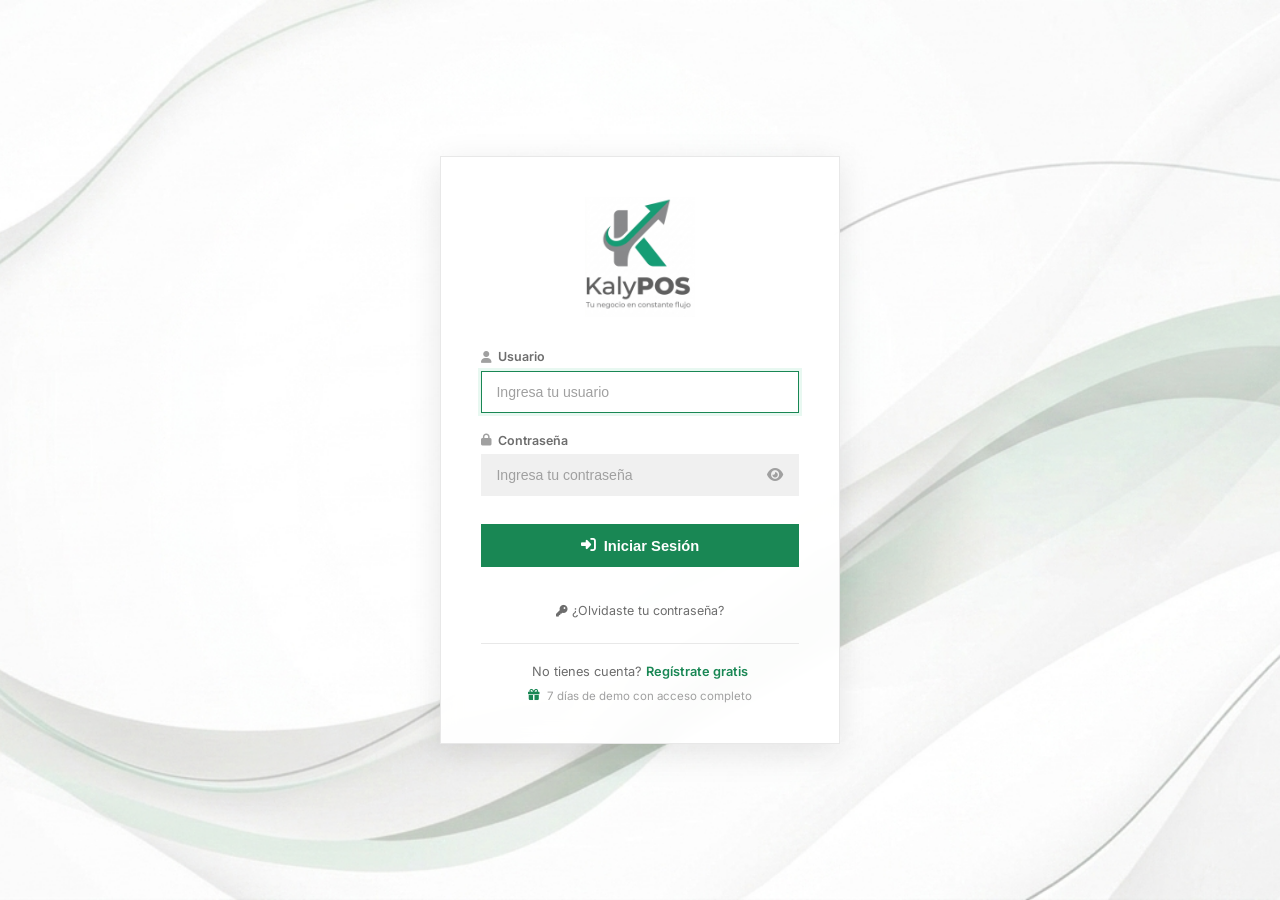
==== commit 0fcc7276: "feat: lote 1 concurrencia, fixes escritorio, settings/chat y limpieza de repo - Pool de conexiones +" ====
--- a/frontend/index.html
+++ b/frontend/index.html
@@ -1,36 +1,32 @@
-<!DOCTYPE html>
+﻿<!DOCTYPE html>
 <html lang="es">
 
 <head>
   <meta charset="UTF-8">
   <meta name="viewport" content="width=device-width, initial-scale=1.0">
-  <title>Sistema POS v1.0 — Iniciar Sesión</title>
+  <title>KalyPOS — Iniciar Sesión</title>
   <meta name="description" content="Sistema de Punto de Venta para Venezuela con tasa BCV actualizada diariamente">
-  <link rel="stylesheet" href="css/main.css">
+  <link rel="stylesheet" href="css/login.css?v=1.0">
   <link rel="stylesheet" href="https://cdnjs.cloudflare.com/ajax/libs/font-awesome/6.5.0/css/all.min.css">
-  <script src="js/theme.js"></script>
+  <script src="js/theme.js?v=1.0"></script>
   <link rel="manifest" href="manifest.json">
-  <meta name="theme-color" content="#8b5cf6">
+  <meta name="theme-color" content="#198754">
   <link rel="apple-touch-icon" href="img/icon.svg">
 </head>
 
 <body>
   <div class="login-page">
-    <!-- Background orbs -->
-    <div class="login-bg-orb login-bg-orb-1"></div>
-    <div class="login-bg-orb login-bg-orb-2"></div>
-
-    <button class="btn btn-ghost" onclick="toggleTheme()"
-      style="position:absolute;top:1rem;right:1rem;z-index:10;border-radius:50%;width:40px;height:40px;padding:0;">
-      <i id="theme-icon" class="fa-solid fa-moon"></i>
-    </button>
+    <!-- Background pattern -->
+    <div class="login-bg-pattern"></div>
 
     <div class="login-card">
       <!-- Logo -->
       <div class="login-logo">
-        <div class="logo-box">🏪</div>
-        <h1>Sistema POS</h1>
-        <!--<p>Venezuela &bull; IVA 16% &bull; USD / Bs BCV</p>-->
+        <div class="logo-k">
+          <img src="img/iconos.png" alt="KalyPOS" class="logo-img">
+        </div>
+        <h1 class="brand-name"><span class="brand-kaly">Kaly</span><span class="brand-pos">POS</span></h1>
+        <p class="brand-slogan">Tu negocio en constante flujo</p>
       </div>
 
       <!-- Error message -->
@@ -46,36 +42,42 @@
             <i class="fa-solid fa-user"></i> Usuario
           </label>
           <input id="username" name="username" type="text" class="form-control" placeholder="Ingresa tu usuario"
-            autocomplete="username" required>
+            autocomplete="username" required autofocus>
         </div>
 
         <div class="form-group">
           <label class="form-label" for="password">
             <i class="fa-solid fa-lock"></i> Contraseña
           </label>
-          <div style="position:relative;">
+          <div class="password-wrapper">
             <input id="password" name="password" type="password" class="form-control"
-              placeholder="Ingresa tu contraseña" autocomplete="current-password" required
-              style="padding-right:2.5rem;">
-            <button type="button" id="toggle-pwd"
-              style="position:absolute;right:0.6rem;top:50%;transform:translateY(-50%);background:none;border:none;cursor:pointer;color:var(--text-muted);font-size:0.9rem;">
+              placeholder="Ingresa tu contraseña" autocomplete="current-password" required>
+            <button type="button" id="toggle-pwd" class="toggle-password">
               <i class="fa-solid fa-eye"></i>
             </button>
           </div>
         </div>
 
-        <button type="submit" class="btn btn-primary btn-lg login-btn w-full" id="login-btn">
+        <button type="submit" class="btn btn-login" id="login-btn">
           <i class="fa-solid fa-right-to-bracket"></i>
           Iniciar Sesión
         </button>
+
+        <div style="text-align:center;margin-top:0.75rem;">
+          <a href="/forgot-password.html" style="font-size:0.78rem;color:#6D6D6D;text-decoration:none;">
+            <i class="fa-solid fa-key" style="font-size:0.72rem;"></i> ¿Olvidaste tu contraseña?
+          </a>
+        </div>
       </form>
 
-      <!-- Hint -->
-      <div style="margin-top:1.5rem;padding-top:1rem;border-top:1px solid var(--border);text-align:center;">
-        <p style="font-size:0.72rem;color:var(--text-muted);">
-          <i class="fa-solid fa-shield-halved" style="color:var(--violet-light);"></i>
-          <!-- Usuarios por defecto: <code style="color:var(--violet-light);">admin/admin123</code>-->
-          <!-- &nbsp;|&nbsp; <code style="color:var(--emerald);">cajero/cajero123</code> -->
+      <!-- Register + Trial -->
+      <div class="login-footer">
+        <p class="register-text">
+          No tienes cuenta? <a href="/register.html" class="register-link">Regístrate gratis</a>
+        </p>
+        <p class="demo-text">
+          <i class="fa-solid fa-gift"></i>
+          7 días de demo con acceso completo
         </p>
       </div>
     </div>
@@ -83,10 +85,15 @@
 
   <div id="toast-container"></div>
 
-  <script src="js/api.js"></script>
+  <script src="js/config.js?v=1.0"></script>
+  <script src="js/api.js?v=1.1"></script>
+  <script src="js/keyboard.js?v=1.0"></script>
   <script>
     // Redirect if already logged in
-    if (isLoggedIn()) window.location.href = '/pos.html';
+    if (isLoggedIn()) {
+      const u = getUser();
+      window.location.href = u.role === 'superadmin' ? '/superadmin.html' : '/pos.html';
+    }
 
     const form = document.getElementById('login-form');
     const errBox = document.getElementById('login-error');
@@ -115,9 +122,20 @@
       try {
         const data = await api.post('/auth/login', { username, password });
         saveSession(data.token, data.user);
-        showToast(`¡Bienvenido, ${data.user.name}!`, 'success', 1500);
+
+        // Store trial info for dashboard banner
+        if (data.company_status) {
+          localStorage.setItem('pos_company_status', data.company_status);
+          localStorage.setItem('pos_trial_days', data.trial_days_left ?? '');
+        }
+
+        let welcomeMsg = `¡Bienvenido, ${data.user.name}!`;
+        if (data.company_status === 'pending' && data.trial_days_left !== null) {
+          welcomeMsg += ` (Demo: ${data.trial_days_left} dias restantes)`;
+        }
+        showToast(welcomeMsg, 'success', 2000);
         setTimeout(() => {
-          window.location.href = '/pos.html';
+          window.location.href = data.user.role === 'superadmin' ? '/superadmin.html' : '/pos.html';
         }, 600);
       } catch (err) {
         errMsg.textContent = err.message;
@@ -132,4 +150,4 @@
   </script>
 </body>
 
-</html>+</html>
--- a/frontend/css/login.css
+++ b/frontend/css/login.css
@@ -0,0 +1,404 @@
+﻿/* ================================================
+   LOGIN PAGE — PIXEL-PERFECT RECREATION
+   ================================================ */
+
+@import url('https://fonts.googleapis.com/css2?family=Inter:wght@400;500;600;700;800&display=swap');
+
+:root {
+  --white: #FFFFFF;
+  --green: #198754;
+  --green-dark: #146c43;
+  --gray-logo: #6D6D6D;
+  --gray-input: #F0F0F0;
+  --gray-placeholder: #A0A0A0;
+  --black: #000000;
+  --gray-light: #E8E8E8;
+  --gray-border: #D0D0D0;
+}
+
+*, *::before, *::after {
+  box-sizing: border-box;
+  margin: 0;
+  padding: 0;
+}
+
+html, body {
+  height: 100%;
+  font-family: 'Inter', -apple-system, BlinkMacSystemFont, sans-serif;
+  -webkit-font-smoothing: antialiased;
+  -moz-osx-font-smoothing: grayscale;
+}
+
+/* ═══════════════════════════════════════════════
+   BACKGROUND — IMAGE
+   ═══════════════════════════════════════════════ */
+.login-page {
+  min-height: 100vh;
+  display: flex;
+  align-items: center;
+  justify-content: center;
+  background: #FFFFFF;
+  background-image: url('../img/fondologin.png');
+  background-size: cover;
+  background-position: center;
+  background-repeat: no-repeat;
+  position: relative;
+  overflow: hidden;
+}
+
+.login-bg-pattern {
+  display: none;
+}
+
+/* ═══════════════════════════════════════════════
+   TOP TOOLBAR
+   ═══════════════════════════════════════════════ */
+.toolbar-top {
+  position: fixed;
+  top: 1rem;
+  left: 1rem;
+  right: 1rem;
+  display: flex;
+  justify-content: space-between;
+  align-items: center;
+  z-index: 100;
+}
+
+.toolbar-right {
+  display: flex;
+  gap: 0.5rem;
+}
+
+.toolbar-btn {
+  width: 36px;
+  height: 36px;
+  border-radius: 0px;
+  border: 1px solid var(--gray-light);
+  background: var(--white);
+  color: var(--gray-logo);
+  cursor: pointer;
+  display: flex;
+  align-items: center;
+  justify-content: center;
+  font-size: 0.85rem;
+  transition: all 0.2s ease;
+}
+
+.toolbar-btn:hover {
+  background: var(--gray-input);
+  color: var(--black);
+  border-color: var(--gray-border);
+}
+
+/* ═══════════════════════════════════════════════
+   LOGIN CARD — SQUARE CORNERS
+   ═══════════════════════════════════════════════ */
+.login-card {
+  background: rgba(255, 255, 255, 0.95);
+  border: 1px solid var(--gray-light);
+  border-radius: 0px;
+  padding: 2.5rem;
+  width: min(90vw, 400px);
+  position: relative;
+  z-index: 1;
+  box-shadow: 0 8px 32px rgba(0, 0, 0, 0.1);
+  backdrop-filter: blur(10px);
+}
+
+/* ═══════════════════════════════════════════════
+   LOGO
+   ═══════════════════════════════════════════════ */
+.login-logo {
+  display: flex;
+  flex-direction: column;
+  align-items: center;
+  gap: 0.5rem;
+  margin-bottom: 2rem;
+}
+
+.logo-k {
+  width: 120px;
+  height: 120px;
+  display: flex;
+  align-items: center;
+  justify-content: center;
+}
+
+.logo-img {
+  width: 100%;
+  height: 100%;
+  object-fit: contain;
+}
+
+.brand-name {
+  font-size: 1.5rem;
+  font-weight: 400;
+  color: var(--black);
+  letter-spacing: -0.02em;
+  display: none;
+}
+
+.brand-kaly {
+  font-weight: 500;
+}
+
+.brand-pos {
+  font-weight: 700;
+}
+
+.brand-slogan {
+  font-size: 0.8rem;
+  color: var(--gray-placeholder);
+  font-weight: 400;
+  display: none;
+}
+
+/* ═══════════════════════════════════════════════
+   FORM
+   ═══════════════════════════════════════════════ */
+.login-form {
+  display: flex;
+  flex-direction: column;
+  gap: 1.25rem;
+}
+
+.form-group {
+  display: flex;
+  flex-direction: column;
+  gap: 0.4rem;
+}
+
+.form-label {
+  font-size: 0.78rem;
+  font-weight: 600;
+  color: var(--gray-logo);
+  display: flex;
+  align-items: center;
+  gap: 0.4rem;
+}
+
+.form-label i {
+  font-size: 0.75rem;
+  color: var(--gray-placeholder);
+}
+
+.form-control {
+  width: 100%;
+  padding: 0.75rem 0.9rem;
+  background: var(--gray-input);
+  border: 1px solid transparent;
+  border-radius: 0px;
+  font-size: 0.88rem;
+  color: var(--black);
+  outline: none;
+  transition: all 0.2s ease;
+}
+
+.form-control::placeholder {
+  color: var(--gray-placeholder);
+  font-weight: 400;
+}
+
+.form-control:focus {
+  background: var(--white);
+  border-color: var(--green);
+  box-shadow: 0 0 0 3px rgba(31, 183, 118, 0.1);
+}
+
+.password-wrapper {
+  position: relative;
+}
+
+.password-wrapper .form-control {
+  padding-right: 2.8rem;
+}
+
+.toggle-password {
+  position: absolute;
+  right: 0.75rem;
+  top: 50%;
+  transform: translateY(-50%);
+  background: none;
+  border: none;
+  cursor: pointer;
+  color: var(--gray-placeholder);
+  font-size: 0.9rem;
+  padding: 0.25rem;
+  transition: color 0.2s ease;
+}
+
+.toggle-password:hover {
+  color: var(--gray-logo);
+}
+
+/* ═══════════════════════════════════════════════
+   LOGIN BUTTON — SQUARE, GREEN
+   ═══════════════════════════════════════════════ */
+.btn-login {
+  width: 100%;
+  padding: 0.85rem;
+  background: var(--green);
+  color: var(--white);
+  border: none;
+  border-radius: 0px;
+  font-size: 0.92rem;
+  font-weight: 600;
+  cursor: pointer;
+  display: flex;
+  align-items: center;
+  justify-content: center;
+  gap: 0.5rem;
+  transition: all 0.2s ease;
+  margin-top: 0.5rem;
+}
+
+.btn-login:hover {
+  background: var(--green-dark);
+}
+
+.btn-login:disabled {
+  opacity: 0.6;
+  cursor: not-allowed;
+}
+
+.btn-login:active {
+  transform: scale(0.98);
+}
+
+/* ═══════════════════════════════════════════════
+   ERROR MESSAGE
+   ═══════════════════════════════════════════════ */
+.login-error {
+  background: rgba(244, 63, 94, 0.08);
+  border: 1px solid rgba(244, 63, 94, 0.2);
+  border-radius: 0px;
+  padding: 0.7rem 0.9rem;
+  font-size: 0.8rem;
+  color: #e11d48;
+  display: none;
+  align-items: center;
+  gap: 0.5rem;
+  margin-bottom: 0.5rem;
+}
+
+/* ═══════════════════════════════════════════════
+   FOOTER
+   ═══════════════════════════════════════════════ */
+.login-footer {
+  margin-top: 1.5rem;
+  padding-top: 1.25rem;
+  border-top: 1px solid var(--gray-light);
+  text-align: center;
+}
+
+.register-text {
+  font-size: 0.8rem;
+  color: var(--gray-logo);
+  margin-bottom: 0.6rem;
+}
+
+.register-link {
+  color: var(--green);
+  font-weight: 600;
+  text-decoration: none;
+  transition: color 0.2s ease;
+}
+
+.register-link:hover {
+  color: var(--green-dark);
+}
+
+.demo-text {
+  font-size: 0.72rem;
+  color: var(--gray-placeholder);
+  display: flex;
+  align-items: center;
+  justify-content: center;
+  gap: 0.4rem;
+}
+
+.demo-text i {
+  color: var(--green);
+}
+
+/* ═══════════════════════════════════════════════
+   SPINNER
+   ═══════════════════════════════════════════════ */
+.spinner {
+  width: 18px;
+  height: 18px;
+  border: 2.5px solid rgba(255, 255, 255, 0.3);
+  border-top-color: var(--white);
+  border-radius: 50%;
+  animation: spin 0.7s linear infinite;
+}
+
+@keyframes spin {
+  to { transform: rotate(360deg); }
+}
+
+/* ═══════════════════════════════════════════════
+   TOAST
+   ═══════════════════════════════════════════════ */
+#toast-container {
+  position: fixed;
+  bottom: 1.5rem;
+  right: 1.5rem;
+  z-index: 9999;
+  display: flex;
+  flex-direction: column;
+  gap: 0.5rem;
+  pointer-events: none;
+}
+
+.toast {
+  background: var(--white);
+  border: 1px solid var(--gray-light);
+  border-radius: 0px;
+  padding: 0.9rem 1.15rem;
+  font-size: 0.82rem;
+  font-weight: 500;
+  display: flex;
+  align-items: center;
+  gap: 0.65rem;
+  animation: toastIn 0.3s cubic-bezier(0.34, 1.2, 0.64, 1);
+  box-shadow: 0 8px 24px rgba(0, 0, 0, 0.12);
+  min-width: 250px;
+  pointer-events: all;
+  border-left: 3px solid var(--green);
+}
+
+.toast.success { border-left-color: var(--green); }
+.toast.error { border-left-color: #e11d48; }
+
+@keyframes toastIn {
+  from { transform: translateX(20px) scale(0.95); opacity: 0; }
+  to { transform: translateX(0) scale(1); opacity: 1; }
+}
+
+/* ═══════════════════════════════════════════════
+   RESPONSIVE
+   ═══════════════════════════════════════════════ */
+@media (max-width: 480px) {
+  .login-card {
+    padding: 2rem 1.5rem;
+    width: 95vw;
+  }
+
+  .brand-name {
+    font-size: 1.3rem;
+  }
+
+  .logo-k {
+    width: 100px;
+    height: 100px;
+  }
+
+  .toolbar-top {
+    top: 0.75rem;
+    left: 0.75rem;
+    right: 0.75rem;
+  }
+}
+
+
